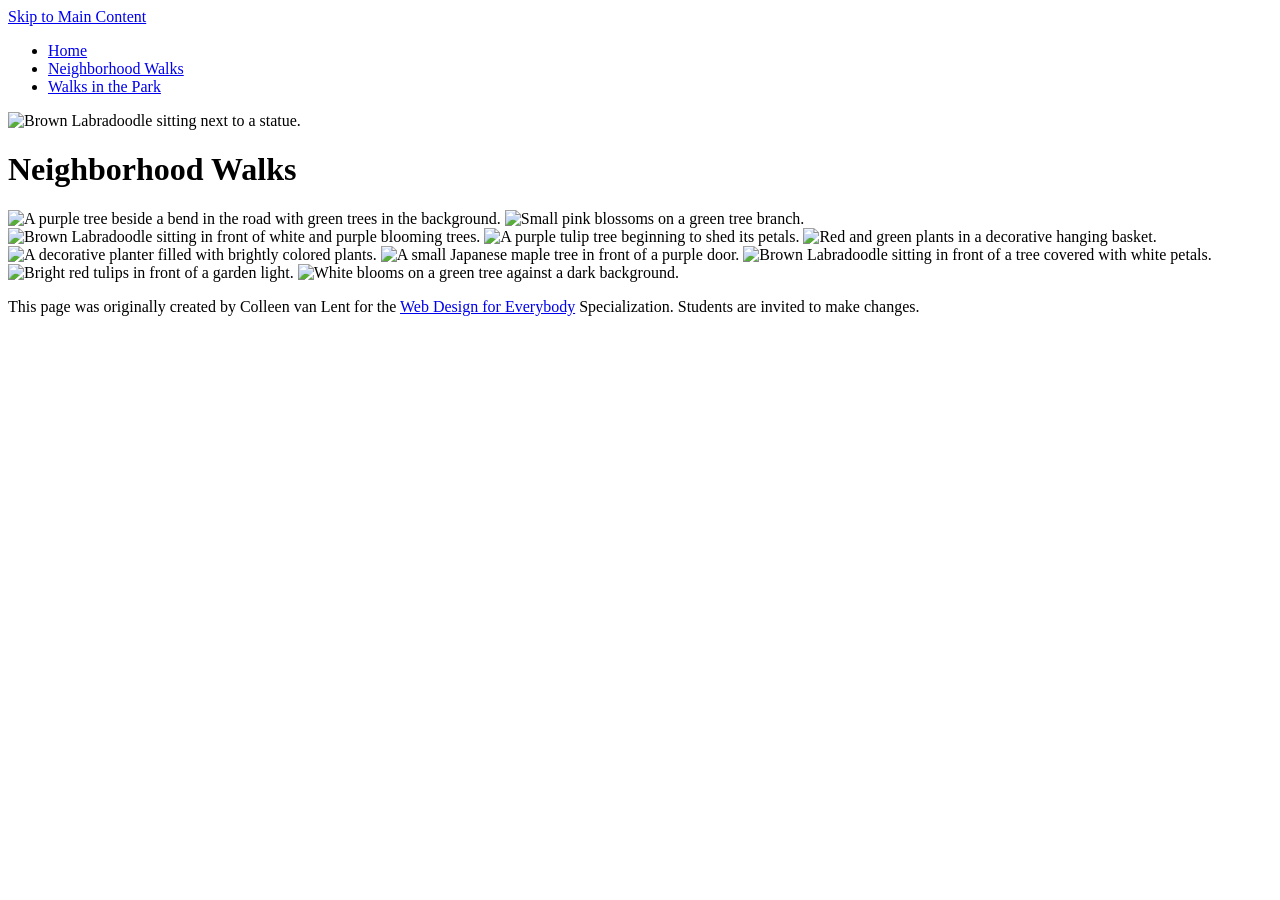
==== neighborhood.html @ f4867e28 "Add files via upload" ====
<!DOCTYPE html>
<html lang="en">

<head>
  <meta charset="utf-8">
  <meta name="viewport" content="width=device-width, initial-scale=1.0">
  <title>Neighborhood Walk</title>
  <link rel="stylesheet" href="css/style.css">
</head>

<body>
  <a class="skip-link" href="#main">Skip to Main Content</a>
  <header>
    <nav>
      <ul>
        <li><a href="index.html">Home</a></li>
        <li><a href="neighborhood.html">Neighborhood Walks</a></li>
        <li><a href="parks.html">Walks in the Park</a></li>
      </ul>
      <img src="https://raw.githubusercontent.com/academic-innovation-online-learning/WD4E-Intro_to_CSS3/main/CSS-week1-HW1/images/BaconGallupPark.jpg" alt="Brown Labradoodle sitting next to a statue.">
    </nav>
    <h1>Neighborhood Walks</h1>
  </header>
  <main id="main">
    <div class="grid">
      <img src="https://raw.githubusercontent.com/academic-innovation-online-learning/WD4E-Intro_to_CSS3/main/CSS-week1-HW1/images/bend_in_the_road.png" alt="A purple tree beside a bend in the road with green trees in the background." width="100">
      <img src="https://raw.githubusercontent.com/academic-innovation-online-learning/WD4E-Intro_to_CSS3/main/CSS-week1-HW1/images/pink_blossoms.png" alt="Small pink blossoms on a green tree branch." width="100">
      <img src="https://raw.githubusercontent.com/academic-innovation-online-learning/WD4E-Intro_to_CSS3/main/CSS-week1-HW1/images/blooming_trees.png" alt="Brown Labradoodle sitting in front of white and purple blooming trees." width="100">
      <img src="https://raw.githubusercontent.com/academic-innovation-online-learning/WD4E-Intro_to_CSS3/main/CSS-week1-HW1/images/falling_petals.png" alt="A purple tulip tree beginning to shed its petals." width="100">
      <img src="https://raw.githubusercontent.com/academic-innovation-online-learning/WD4E-Intro_to_CSS3/main/CSS-week1-HW1/images/hanging_plants.png" alt="Red and green plants in a decorative hanging basket." width="100">
      <img src="https://raw.githubusercontent.com/academic-innovation-online-learning/WD4E-Intro_to_CSS3/main/CSS-week1-HW1/images/potted_plants.png" alt="A decorative planter filled with brightly colored plants." width="100">
      <img src="https://raw.githubusercontent.com/academic-innovation-online-learning/WD4E-Intro_to_CSS3/main/CSS-week1-HW1/images/red_maple.png" alt="A small Japanese maple tree in front of a purple door." width="100">
      <img src="https://raw.githubusercontent.com/academic-innovation-online-learning/WD4E-Intro_to_CSS3/main/CSS-week1-HW1/images/tree_with_white_blooms.png" alt="Brown Labradoodle sitting in front of a tree covered with white petals." width="100">
      <img src="https://raw.githubusercontent.com/academic-innovation-online-learning/WD4E-Intro_to_CSS3/main/CSS-week1-HW1/images/tulips.png" alt="Bright red tulips in front of a garden light." width="100">
      <img src="https://raw.githubusercontent.com/academic-innovation-online-learning/WD4E-Intro_to_CSS3/main/CSS-week1-HW1/images/white_buds_on_tree.png" alt="White blooms on a green tree against a dark background." width="100">
    </div>
  </main>
  <footer>
    <p>This page was originally created by Colleen van Lent for the <a
        href="https://www.coursera.org/specializations/web-design">Web Design for Everybody</a> Specialization.
      Students are invited to make changes.</p>
  </footer>
</body>

</html>
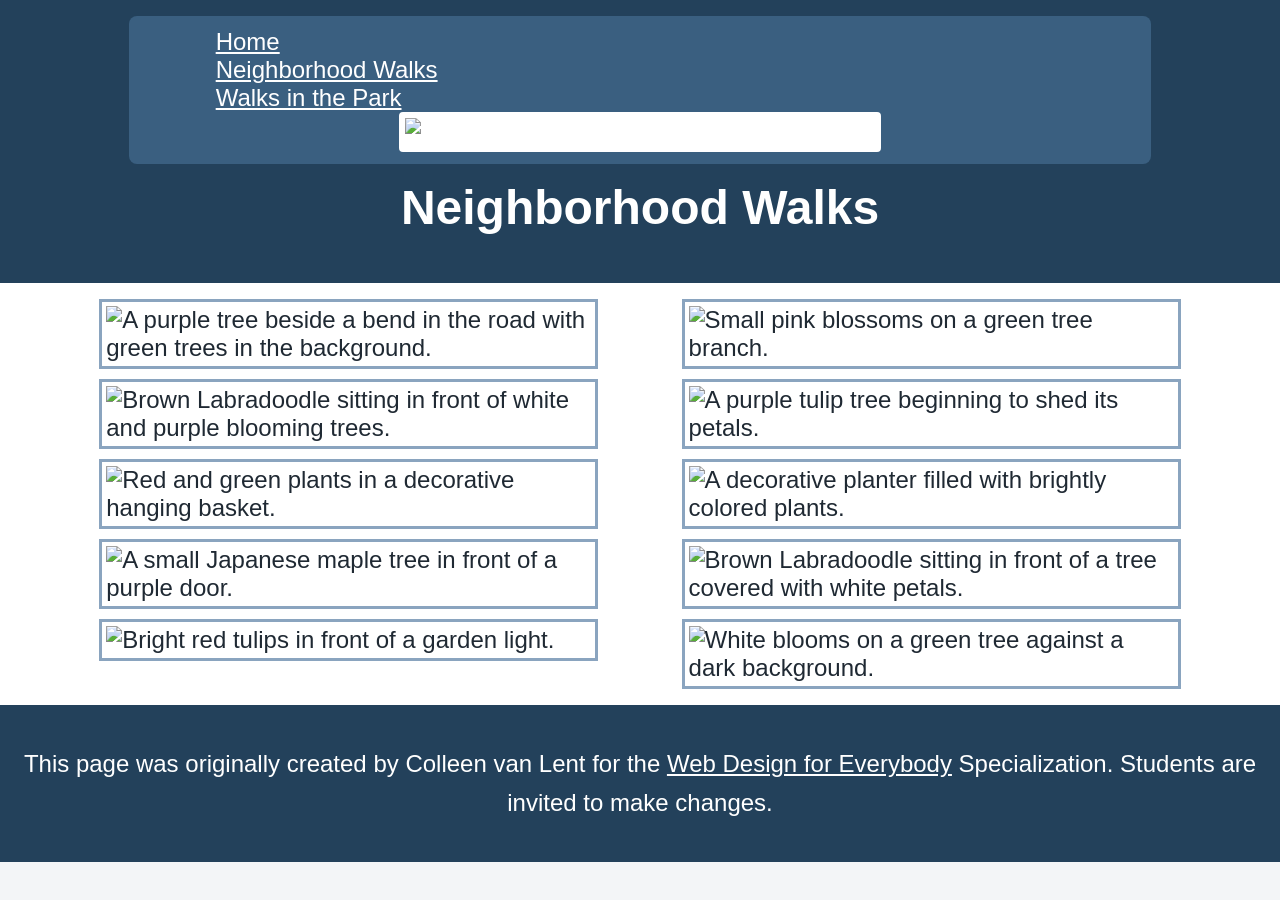
==== commit 2b133e8b: "Update neighborhood.html" ====
--- a/neighborhood.html
+++ b/neighborhood.html
@@ -43,3 +43,4 @@
 </body>
 
 </html>
+
--- a/css/style.css
+++ b/css/style.css
@@ -0,0 +1,122 @@
+body {
+    font-family: 'Segoe UI', Tahoma, Geneva, Verdana, sans-serif;
+    font-size: 150%;
+    margin: 0;
+    background-color: #f3f5f7;
+    color: #1f2933;
+}
+
+header {
+    background-color: #23415b;
+    color: #ffffff;
+    text-align: center;
+    padding: 1rem;
+}
+
+nav {
+    display: inline-block;
+    width: 80%;
+    background-color: #3a5f80;
+    padding: 0.75rem;
+    border-radius: 0.5rem;
+}
+
+nav ul {
+    display: inline-block;
+    width: 85%;
+    list-style: none;
+    margin: 0;
+    padding: 0;
+    text-align: left;
+    vertical-align: middle;
+}
+
+nav img {
+    width: 10%;
+    min-width: 50px;
+    vertical-align: middle;
+    border: 2px solid #ffffff;
+    border-radius: 0.25rem;
+}
+
+main {
+    background-color: #ffffff;
+    padding: 1rem;
+}
+
+footer {
+    background-color: #23415b;
+    color: #ffffff;
+    padding: 1rem;
+    text-align: center;
+}
+
+/* Homework 1 li styling kept here, but commented out for Homework 2 */
+/*
+li {
+    display: inline-block;
+    width: 30%;
+}
+*/
+
+h1 {
+    margin-top: 1rem;
+}
+
+p {
+    line-height: 1.6;
+}
+
+a {
+    color: #0b5ea8;
+}
+
+header a,
+footer a,
+nav a {
+    color: #ffffff;
+}
+
+.skip-link {
+    position: absolute;
+    left: -9999px;
+    top: 10px;
+    background-color: #ffffff;
+    color: #000000;
+    padding: 0.5rem 0.75rem;
+    border: 2px solid #000000;
+    z-index: 1000;
+}
+
+.skip-link:focus {
+    left: 10px;
+}
+
+.grid {
+    display: grid;
+    grid-template-columns: 40% 40%;
+    justify-content: space-evenly;
+    align-items: start;
+    row-gap: 10px;
+}
+
+.grid img {
+    width: 100%;
+    border: 3px solid #8aa4bf;
+    padding: 0.25rem;
+    background-color: #ffffff;
+}
+
+.flex {
+    display: flex;
+    flex-wrap: wrap;
+    justify-content: space-around;
+    gap: 10px;
+}
+
+img {
+    border: 3px solid #8aa4bf;
+    padding: 0.25rem;
+    background-color: #ffffff;
+    box-sizing: border-box;
+}
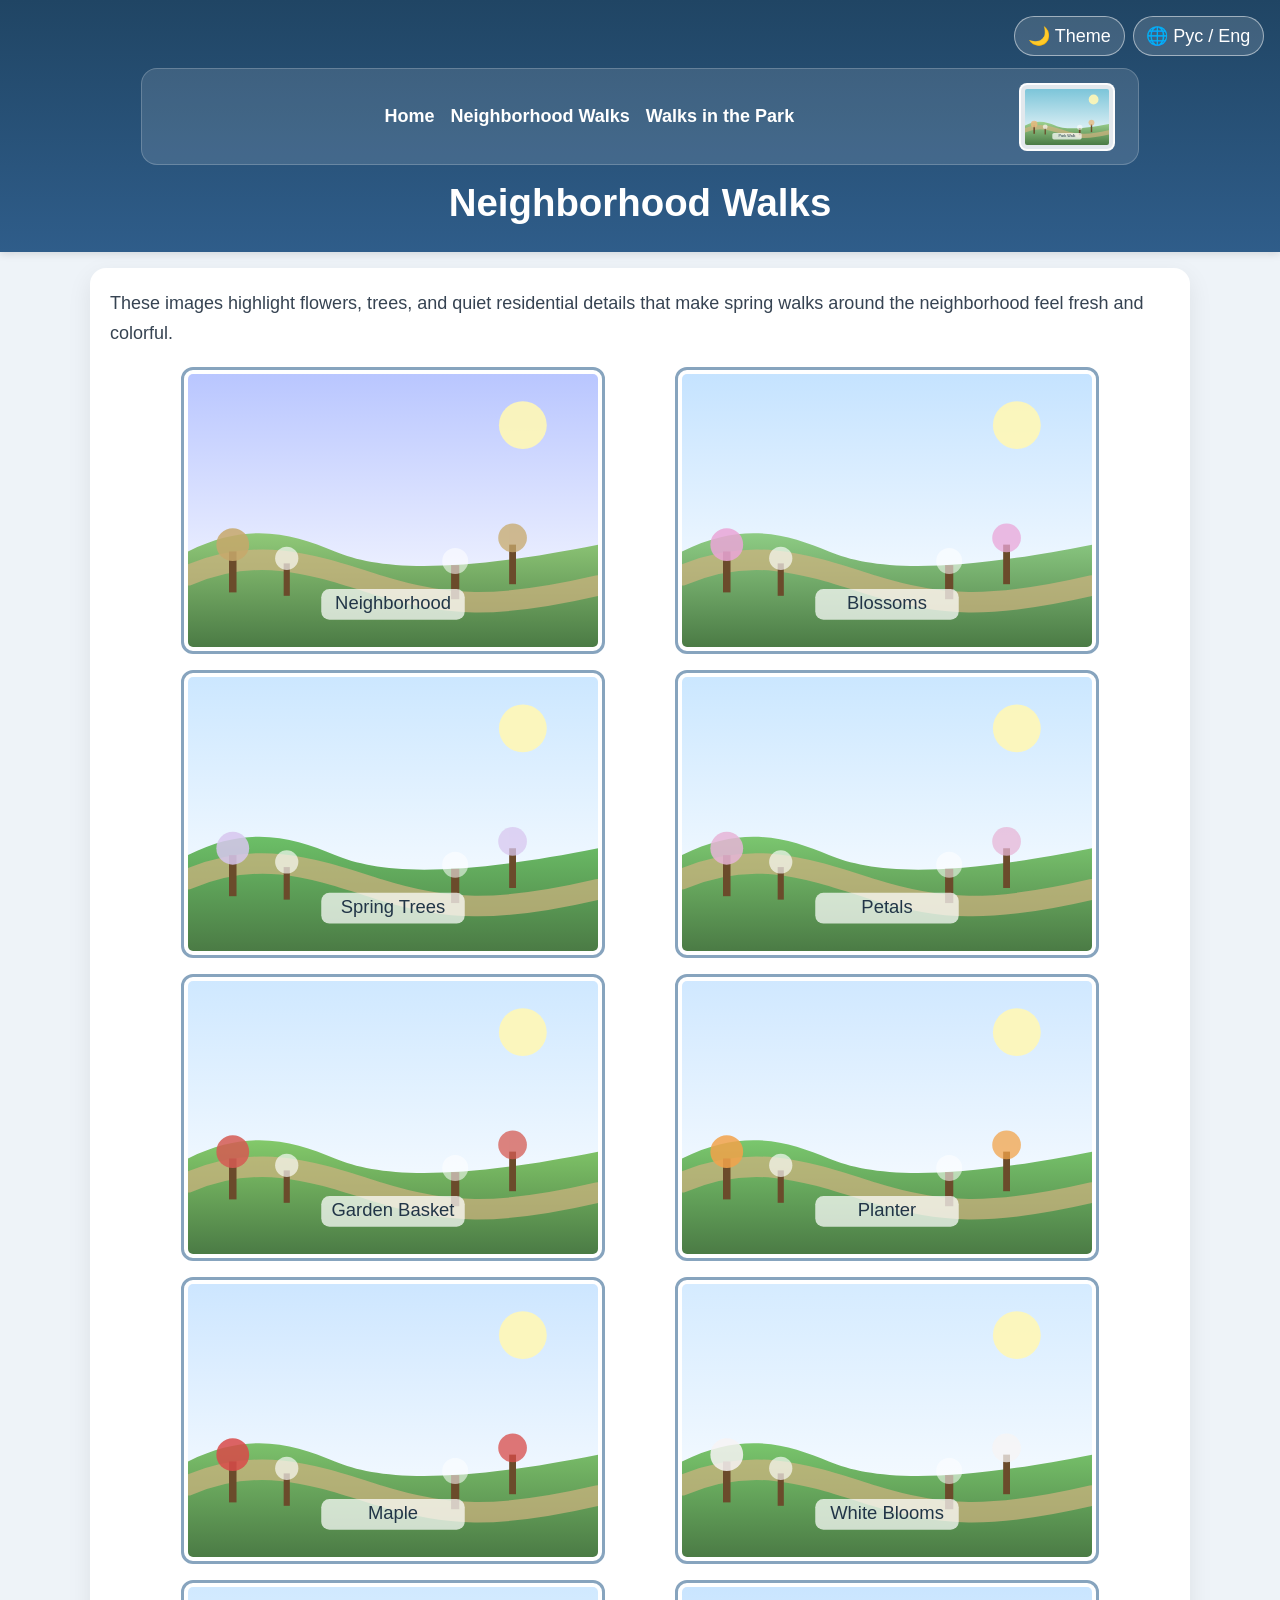
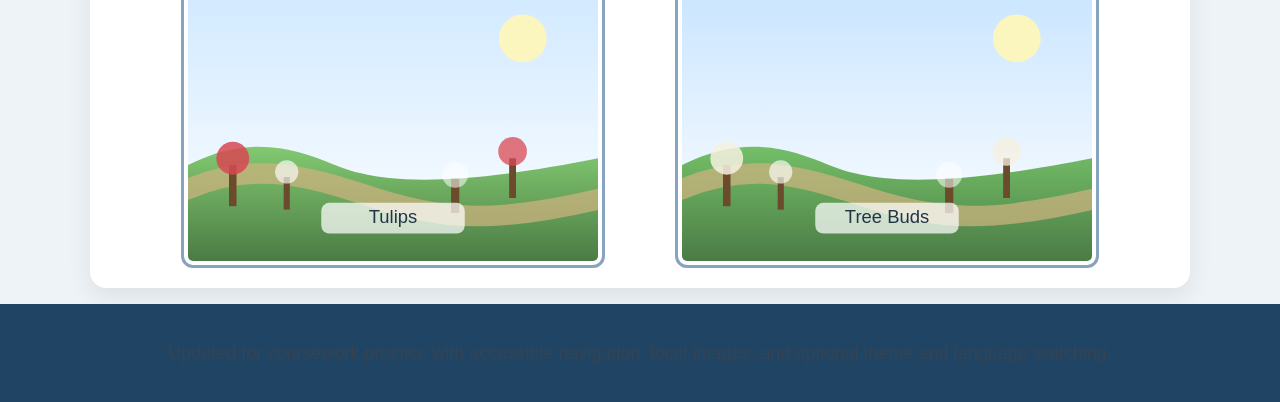
==== commit 0c73d93d: "Add files via upload" ====
--- a/neighborhood.html
+++ b/neighborhood.html
@@ -1,46 +1,46 @@
 <!DOCTYPE html>
 <html lang="en">
-
 <head>
   <meta charset="utf-8">
   <meta name="viewport" content="width=device-width, initial-scale=1.0">
-  <title>Neighborhood Walk</title>
+  <title data-i18n="title_neighborhood">Neighborhood Walks</title>
   <link rel="stylesheet" href="css/style.css">
+  <script src="js/site.js" defer></script>
 </head>
-
 <body>
-  <a class="skip-link" href="#main">Skip to Main Content</a>
-  <header>
+  <a class="skip-link" href="#main" data-i18n="skip_link">Skip to Main Content</a>
+  <header class="site-header">
+    <div class="controls" aria-label="Site controls">
+      <button id="theme-toggle" type="button" class="control-button" aria-label="Toggle theme">🌙 <span data-i18n="theme_button">Theme</span></button>
+      <button id="lang-toggle" type="button" class="control-button" aria-label="Switch language">🌐 <span data-i18n="language_button">Рус / Eng</span></button>
+    </div>
     <nav>
       <ul>
-        <li><a href="index.html">Home</a></li>
-        <li><a href="neighborhood.html">Neighborhood Walks</a></li>
-        <li><a href="parks.html">Walks in the Park</a></li>
+        <li><a href="index.html" data-i18n="nav_home">Home</a></li>
+        <li><a href="neighborhood.html" data-i18n="nav_neighborhood">Neighborhood Walks</a></li>
+        <li><a href="parks.html" data-i18n="nav_parks">Walks in the Park</a></li>
       </ul>
-      <img src="https://raw.githubusercontent.com/academic-innovation-online-learning/WD4E-Intro_to_CSS3/main/CSS-week1-HW1/images/BaconGallupPark.jpg" alt="Brown Labradoodle sitting next to a statue.">
+      <img src="images/hero-dog.svg" alt="Illustration of a dog resting in a sunny park" data-alt-en="Illustration of a dog resting in a sunny park" data-alt-ru="Иллюстрация собаки, отдыхающей в солнечном парке">
     </nav>
-    <h1>Neighborhood Walks</h1>
+    <h1 data-i18n="neighborhood_heading">Neighborhood Walks</h1>
   </header>
   <main id="main">
-    <div class="grid">
-      <img src="https://raw.githubusercontent.com/academic-innovation-online-learning/WD4E-Intro_to_CSS3/main/CSS-week1-HW1/images/bend_in_the_road.png" alt="A purple tree beside a bend in the road with green trees in the background." width="100">
-      <img src="https://raw.githubusercontent.com/academic-innovation-online-learning/WD4E-Intro_to_CSS3/main/CSS-week1-HW1/images/pink_blossoms.png" alt="Small pink blossoms on a green tree branch." width="100">
-      <img src="https://raw.githubusercontent.com/academic-innovation-online-learning/WD4E-Intro_to_CSS3/main/CSS-week1-HW1/images/blooming_trees.png" alt="Brown Labradoodle sitting in front of white and purple blooming trees." width="100">
-      <img src="https://raw.githubusercontent.com/academic-innovation-online-learning/WD4E-Intro_to_CSS3/main/CSS-week1-HW1/images/falling_petals.png" alt="A purple tulip tree beginning to shed its petals." width="100">
-      <img src="https://raw.githubusercontent.com/academic-innovation-online-learning/WD4E-Intro_to_CSS3/main/CSS-week1-HW1/images/hanging_plants.png" alt="Red and green plants in a decorative hanging basket." width="100">
-      <img src="https://raw.githubusercontent.com/academic-innovation-online-learning/WD4E-Intro_to_CSS3/main/CSS-week1-HW1/images/potted_plants.png" alt="A decorative planter filled with brightly colored plants." width="100">
-      <img src="https://raw.githubusercontent.com/academic-innovation-online-learning/WD4E-Intro_to_CSS3/main/CSS-week1-HW1/images/red_maple.png" alt="A small Japanese maple tree in front of a purple door." width="100">
-      <img src="https://raw.githubusercontent.com/academic-innovation-online-learning/WD4E-Intro_to_CSS3/main/CSS-week1-HW1/images/tree_with_white_blooms.png" alt="Brown Labradoodle sitting in front of a tree covered with white petals." width="100">
-      <img src="https://raw.githubusercontent.com/academic-innovation-online-learning/WD4E-Intro_to_CSS3/main/CSS-week1-HW1/images/tulips.png" alt="Bright red tulips in front of a garden light." width="100">
-      <img src="https://raw.githubusercontent.com/academic-innovation-online-learning/WD4E-Intro_to_CSS3/main/CSS-week1-HW1/images/white_buds_on_tree.png" alt="White blooms on a green tree against a dark background." width="100">
+    <p class="page-intro" data-i18n="neighborhood_intro">These images highlight flowers, trees, and quiet residential details that make spring walks around the neighborhood feel fresh and colorful.</p>
+    <div class="grid" aria-label="Neighborhood gallery">
+      <img src="images/bend-road.svg" alt="Illustration of a curved neighborhood road lined with spring greenery" data-alt-en="Illustration of a curved neighborhood road lined with spring greenery" data-alt-ru="Иллюстрация изогнутой дороги в районе с весенней зеленью">
+      <img src="images/pink-blossoms.svg" alt="Illustration of pink blossoms growing on a tree branch" data-alt-en="Illustration of pink blossoms growing on a tree branch" data-alt-ru="Иллюстрация розовых цветов на ветке дерева">
+      <img src="images/blooming-trees.svg" alt="Illustration of blooming spring trees in a quiet street view" data-alt-en="Illustration of blooming spring trees in a quiet street view" data-alt-ru="Иллюстрация цветущих весенних деревьев на тихой улице">
+      <img src="images/falling-petals.svg" alt="Illustration of petals falling from a flowering tree" data-alt-en="Illustration of petals falling from a flowering tree" data-alt-ru="Иллюстрация лепестков, падающих с цветущего дерева">
+      <img src="images/hanging-plants.svg" alt="Illustration of a hanging basket with bright plants" data-alt-en="Illustration of a hanging basket with bright plants" data-alt-ru="Иллюстрация подвесной корзины с яркими растениями">
+      <img src="images/potted-plants.svg" alt="Illustration of a large planter filled with colorful flowers" data-alt-en="Illustration of a large planter filled with colorful flowers" data-alt-ru="Иллюстрация большого кашпо с разноцветными цветами">
+      <img src="images/red-maple.svg" alt="Illustration of a red maple tree near a front door" data-alt-en="Illustration of a red maple tree near a front door" data-alt-ru="Иллюстрация красного клена возле входной двери">
+      <img src="images/white-blooms.svg" alt="Illustration of a tree covered with white spring blossoms" data-alt-en="Illustration of a tree covered with white spring blossoms" data-alt-ru="Иллюстрация дерева, покрытого белыми весенними цветами">
+      <img src="images/tulips.svg" alt="Illustration of bright tulips in a garden bed" data-alt-en="Illustration of bright tulips in a garden bed" data-alt-ru="Иллюстрация ярких тюльпанов на клумбе">
+      <img src="images/tree-buds.svg" alt="Illustration of light buds appearing on a spring tree" data-alt-en="Illustration of light buds appearing on a spring tree" data-alt-ru="Иллюстрация светлых почек на весеннем дереве">
     </div>
   </main>
   <footer>
-    <p>This page was originally created by Colleen van Lent for the <a
-        href="https://www.coursera.org/specializations/web-design">Web Design for Everybody</a> Specialization.
-      Students are invited to make changes.</p>
+    <p data-i18n="footer_text">Updated for coursework practice with accessible navigation, local images, and optional theme and language switching.</p>
   </footer>
 </body>
-
-</html>
-
+</html>
--- a/css/style.css
+++ b/css/style.css
@@ -1,122 +1,259 @@
+:root {
+  --bg: #eef3f8;
+  --surface: #ffffff;
+  --surface-2: #dfe9f3;
+  --text: #16202a;
+  --text-soft: #364352;
+  --accent: #2f5d8a;
+  --accent-2: #204564;
+  --border: #87a4be;
+  --link: #0b5ea8;
+  --focus: #ffbf47;
+}
+
+body.theme-dark {
+  --bg: #111a22;
+  --surface: #18242f;
+  --surface-2: #223444;
+  --text: #f1f5f9;
+  --text-soft: #d6e1ea;
+  --accent: #7ec8ff;
+  --accent-2: #5da7df;
+  --border: #4f6b82;
+  --link: #9bd8ff;
+  --focus: #ffd76a;
+}
+
+* {
+  box-sizing: border-box;
+}
+
+html {
+  scroll-behavior: smooth;
+}
+
 body {
-    font-family: 'Segoe UI', Tahoma, Geneva, Verdana, sans-serif;
-    font-size: 150%;
-    margin: 0;
-    background-color: #f3f5f7;
-    color: #1f2933;
-}
-
-header {
-    background-color: #23415b;
-    color: #ffffff;
-    text-align: center;
-    padding: 1rem;
+  font-family: 'Segoe UI', Tahoma, Geneva, Verdana, sans-serif;
+  font-size: 112.5%;
+  margin: 0;
+  background-color: var(--bg);
+  color: var(--text);
+  transition: background-color 0.25s ease, color 0.25s ease;
+}
+
+.site-header {
+  background: linear-gradient(180deg, var(--accent-2), var(--accent));
+  color: #ffffff;
+  text-align: center;
+  padding: 1rem 1rem 1.25rem;
+  box-shadow: 0 2px 8px rgba(0, 0, 0, 0.12);
+}
+
+.controls {
+  display: flex;
+  justify-content: flex-end;
+  gap: 0.5rem;
+  margin-bottom: 0.75rem;
+}
+
+.control-button {
+  border: 1px solid rgba(255,255,255,0.5);
+  background: rgba(255,255,255,0.14);
+  color: #ffffff;
+  padding: 0.5rem 0.8rem;
+  border-radius: 999px;
+  cursor: pointer;
+  font: inherit;
+}
+
+.control-button:hover,
+.control-button:focus-visible {
+  background: rgba(255,255,255,0.22);
 }
 
 nav {
-    display: inline-block;
-    width: 80%;
-    background-color: #3a5f80;
-    padding: 0.75rem;
-    border-radius: 0.5rem;
+  display: inline-block;
+  width: 80%;
+  max-width: 1100px;
+  background-color: rgba(255, 255, 255, 0.12);
+  padding: 0.85rem 1rem;
+  border-radius: 1rem;
+  border: 1px solid rgba(255, 255, 255, 0.2);
 }
 
 nav ul {
-    display: inline-block;
-    width: 85%;
-    list-style: none;
-    margin: 0;
-    padding: 0;
-    text-align: left;
-    vertical-align: middle;
+  display: inline-flex;
+  flex-wrap: wrap;
+  width: calc(100% - 12%);
+  list-style: none;
+  margin: 0;
+  padding: 0;
+  align-items: center;
+  gap: 0.75rem 1rem;
+  justify-content: center;
+  vertical-align: middle;
 }
 
 nav img {
-    width: 10%;
-    min-width: 50px;
-    vertical-align: middle;
-    border: 2px solid #ffffff;
-    border-radius: 0.25rem;
+  width: 10%;
+  min-width: 64px;
+  vertical-align: middle;
+  border: 2px solid rgba(255,255,255,0.9);
+  border-radius: 0.5rem;
+  background-color: rgba(255,255,255,0.85);
 }
 
 main {
-    background-color: #ffffff;
-    padding: 1rem;
+  background-color: var(--surface);
+  width: min(1100px, 92vw);
+  margin: 1rem auto;
+  padding: 1.25rem;
+  border-radius: 1rem;
+  box-shadow: 0 8px 24px rgba(0, 0, 0, 0.08);
 }
 
 footer {
-    background-color: #23415b;
-    color: #ffffff;
-    padding: 1rem;
-    text-align: center;
+  background-color: var(--accent-2);
+  color: #ffffff;
+  padding: 1rem;
+  text-align: center;
 }
 
 /* Homework 1 li styling kept here, but commented out for Homework 2 */
 /*
 li {
-    display: inline-block;
-    width: 30%;
+  display: inline-block;
+  width: 30%;
 }
 */
 
 h1 {
-    margin-top: 1rem;
+  margin: 1rem 0 0.4rem;
+  font-size: clamp(1.8rem, 3vw, 2.6rem);
+}
+
+h2 {
+  color: var(--accent-2);
 }
 
 p {
-    line-height: 1.6;
+  line-height: 1.7;
+  color: var(--text-soft);
+}
+
+.page-intro {
+  margin-top: 0;
 }
 
 a {
-    color: #0b5ea8;
+  color: var(--link);
 }
 
 header a,
 footer a,
 nav a {
-    color: #ffffff;
+  color: #ffffff;
+  text-decoration: none;
+  font-weight: 600;
+}
+
+nav a:hover,
+nav a:focus-visible,
+footer a:hover,
+footer a:focus-visible {
+  text-decoration: underline;
 }
 
 .skip-link {
-    position: absolute;
-    left: -9999px;
-    top: 10px;
-    background-color: #ffffff;
-    color: #000000;
-    padding: 0.5rem 0.75rem;
-    border: 2px solid #000000;
-    z-index: 1000;
+  position: absolute;
+  left: -9999px;
+  top: 0.75rem;
+  background-color: #ffffff;
+  color: #000000;
+  padding: 0.6rem 0.9rem;
+  border: 2px solid #000000;
+  border-radius: 0.5rem;
+  z-index: 1000;
+  text-decoration: none;
 }
 
 .skip-link:focus {
-    left: 10px;
+  left: 0.75rem;
+}
+
+:focus-visible {
+  outline: 3px solid var(--focus);
+  outline-offset: 3px;
+}
+
+.feature-list {
+  padding-left: 1.2rem;
+}
+
+.feature-list li + li {
+  margin-top: 0.5rem;
+}
+
+.content-panel {
+  border-top: 1px solid var(--surface-2);
+  margin-top: 1.2rem;
+  padding-top: 0.8rem;
 }
 
 .grid {
-    display: grid;
-    grid-template-columns: 40% 40%;
-    justify-content: space-evenly;
-    align-items: start;
-    row-gap: 10px;
+  display: grid;
+  grid-template-columns: 40% 40%;
+  justify-content: space-evenly;
+  align-items: start;
+  row-gap: 1rem;
 }
 
 .grid img {
+  width: 100%;
+  border: 3px solid var(--border);
+  padding: 0.25rem;
+  background-color: #ffffff;
+  border-radius: 0.75rem;
+}
+
+.flex {
+  display: flex;
+  flex-wrap: wrap;
+  justify-content: space-evenly;
+  gap: 1rem;
+}
+
+.flex img {
+  width: min(100%, 320px);
+  flex: 1 1 240px;
+}
+
+img {
+  border: 3px solid var(--border);
+  padding: 0.25rem;
+  background-color: #ffffff;
+  box-sizing: border-box;
+}
+
+@media (max-width: 760px) {
+  nav {
+    width: 95%;
+  }
+
+  nav ul {
     width: 100%;
-    border: 3px solid #8aa4bf;
-    padding: 0.25rem;
-    background-color: #ffffff;
-}
-
-.flex {
-    display: flex;
-    flex-wrap: wrap;
-    justify-content: space-around;
-    gap: 10px;
-}
-
-img {
-    border: 3px solid #8aa4bf;
-    padding: 0.25rem;
-    background-color: #ffffff;
-    box-sizing: border-box;
-}
+    margin-bottom: 0.75rem;
+  }
+
+  nav img {
+    width: 24%;
+  }
+
+  .grid {
+    grid-template-columns: 1fr;
+  }
+
+  .controls {
+    justify-content: center;
+  }
+}
